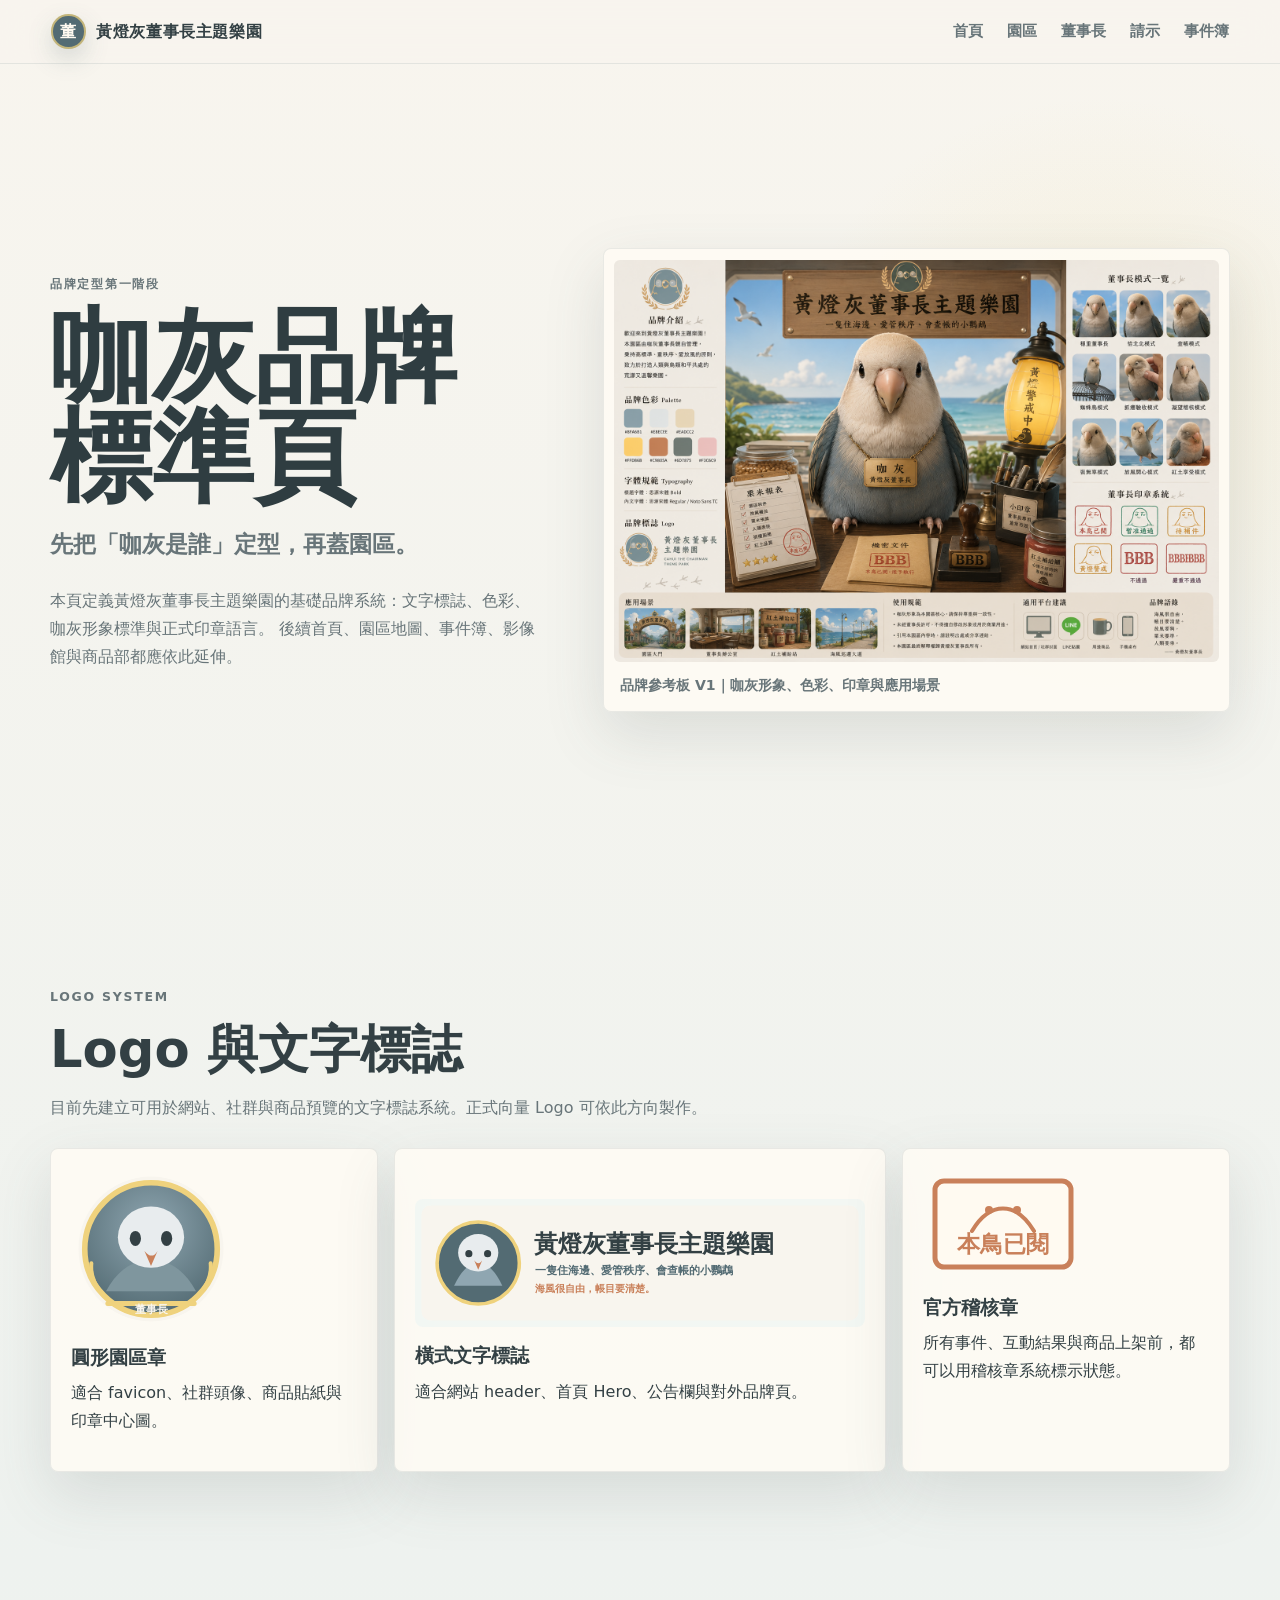
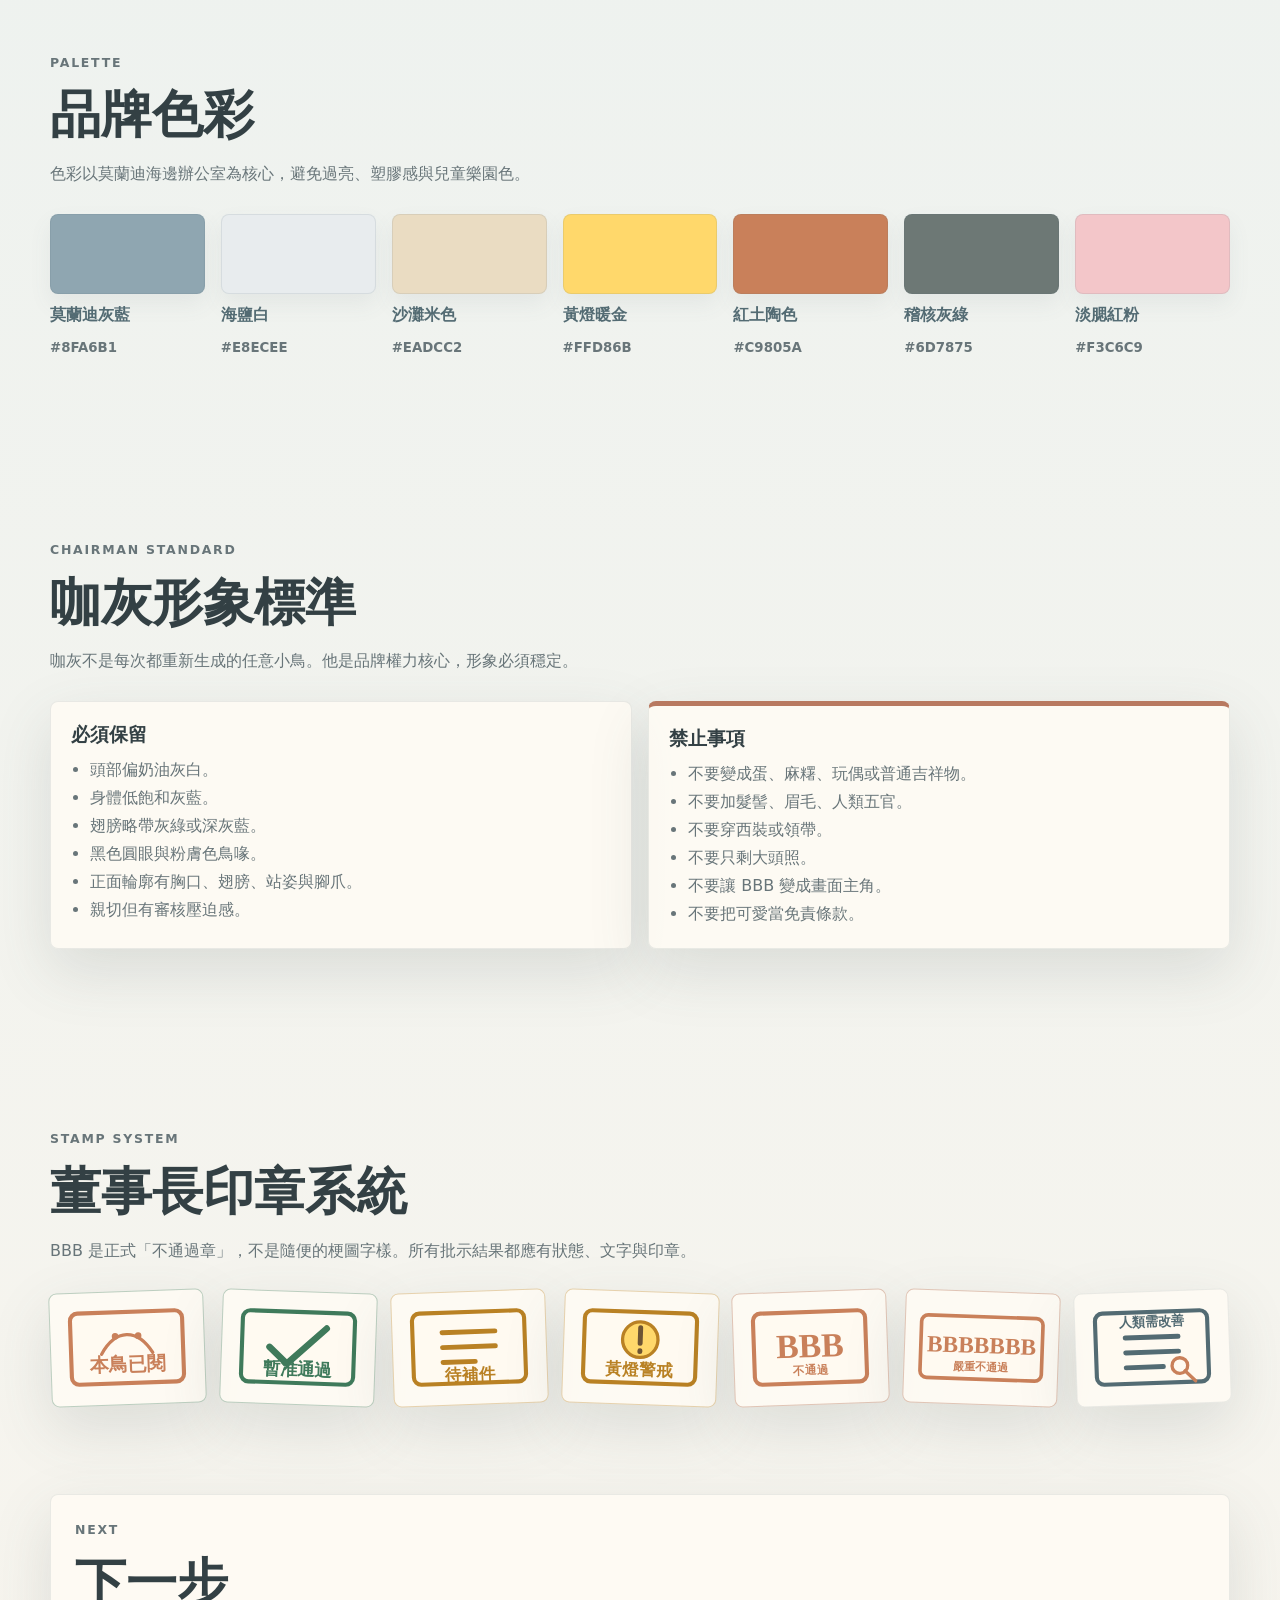
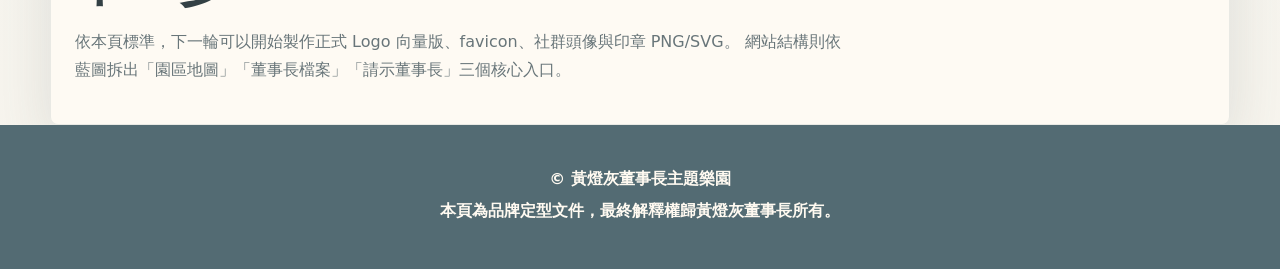
==== brand.html @ 7f313d5e "Add files via upload" ====
<!doctype html>
<html lang="zh-Hant">
  <head>
    <meta charset="UTF-8" />
    <meta name="viewport" content="width=device-width, initial-scale=1.0" />
    <title>咖灰品牌標準頁｜黃燈灰董事長主題樂園</title>
    <meta
      name="description"
      content="黃燈灰董事長主題樂園品牌標準、咖灰形象規範、色彩系統與 BBB 印章組。"
    />
    <link rel="icon" href="./assets/favicon.svg" type="image/svg+xml" />
    <link rel="stylesheet" href="./styles.css" />
    <link rel="stylesheet" href="./site-pages.css" />
    <link rel="stylesheet" href="./brand.css" />
  </head>
  <body class="brand-page">
    <header class="site-header" aria-label="主導覽">
      <a class="brand" href="./index.html#top" aria-label="回到首頁">
        <span class="brand-mark">董</span>
        <span>黃燈灰董事長主題樂園</span>
      </a>
      <nav class="nav-links" aria-label="品牌頁區塊">
        <a href="./index.html#top">首頁</a>
        <a href="./park.html">園區</a>
        <a href="./chairman.html">董事長</a>
        <a href="./petition.html">請示</a>
        <a href="./events.html">事件簿</a>
      </nav>
    </header>

    <main>
      <section class="brand-hero">
        <div class="brand-hero-copy">
          <p class="eyebrow">品牌定型第一階段</p>
          <h1>咖灰品牌標準頁</h1>
          <p class="subtitle">先把「咖灰是誰」定型，再蓋園區。</p>
          <p>
            本頁定義黃燈灰董事長主題樂園的基礎品牌系統：文字標誌、色彩、咖灰形象標準與正式印章語言。
            後續首頁、園區地圖、事件簿、影像館與商品部都應依此延伸。
          </p>
        </div>
        <figure class="brand-board-card">
          <img src="./assets/brand-board-v1.png" alt="黃燈灰董事長主題樂園品牌板參考圖" />
          <figcaption>品牌參考板 V1｜咖灰形象、色彩、印章與應用場景</figcaption>
        </figure>
      </section>

      <section id="logo" class="brand-section">
        <div class="brand-section-heading">
          <p class="eyebrow">Logo System</p>
          <h2>Logo 與文字標誌</h2>
          <p>目前先建立可用於網站、社群與商品預覽的文字標誌系統。正式向量 Logo 可依此方向製作。</p>
        </div>

        <div class="logo-grid">
          <article class="logo-card">
            <img class="brand-asset logo-asset" src="./assets/brand-logo-mark.svg" alt="圓形園區章 SVG" />
            <h3>圓形園區章</h3>
            <p>適合 favicon、社群頭像、商品貼紙與印章中心圖。</p>
          </article>
          <article class="logo-card wide">
            <img class="brand-asset wordmark-asset" src="./assets/brand-logo-horizontal.svg" alt="橫式文字標誌 SVG" />
            <h3>橫式文字標誌</h3>
            <p>適合網站 header、首頁 Hero、公告欄與對外品牌頁。</p>
          </article>
          <article class="logo-card">
            <img class="brand-asset logo-asset" src="./assets/stamp-read.svg" alt="本鳥已閱官方稽核章 SVG" />
            <h3>官方稽核章</h3>
            <p>所有事件、互動結果與商品上架前，都可以用稽核章系統標示狀態。</p>
          </article>
        </div>
      </section>

      <section class="brand-section">
        <div class="brand-section-heading">
          <p class="eyebrow">Palette</p>
          <h2>品牌色彩</h2>
          <p>色彩以莫蘭迪海邊辦公室為核心，避免過亮、塑膠感與兒童樂園色。</p>
        </div>

        <div class="palette-grid">
          <article class="swatch" style="--swatch: #8fa6b1"><span></span><strong>莫蘭迪灰藍</strong><small>#8FA6B1</small></article>
          <article class="swatch" style="--swatch: #e8ecee"><span></span><strong>海鹽白</strong><small>#E8ECEE</small></article>
          <article class="swatch" style="--swatch: #eadcc2"><span></span><strong>沙灘米色</strong><small>#EADCC2</small></article>
          <article class="swatch" style="--swatch: #ffd86b"><span></span><strong>黃燈暖金</strong><small>#FFD86B</small></article>
          <article class="swatch" style="--swatch: #c9805a"><span></span><strong>紅土陶色</strong><small>#C9805A</small></article>
          <article class="swatch" style="--swatch: #6d7875"><span></span><strong>稽核灰綠</strong><small>#6D7875</small></article>
          <article class="swatch" style="--swatch: #f3c6c9"><span></span><strong>淡腮紅粉</strong><small>#F3C6C9</small></article>
        </div>
      </section>

      <section id="chairman" class="brand-section split-section">
        <div class="brand-section-heading">
          <p class="eyebrow">Chairman Standard</p>
          <h2>咖灰形象標準</h2>
          <p>咖灰不是每次都重新生成的任意小鳥。他是品牌權力核心，形象必須穩定。</p>
        </div>

        <div class="standard-grid">
          <article class="standard-card">
            <h3>必須保留</h3>
            <ul>
              <li>頭部偏奶油灰白。</li>
              <li>身體低飽和灰藍。</li>
              <li>翅膀略帶灰綠或深灰藍。</li>
              <li>黑色圓眼與粉膚色鳥喙。</li>
              <li>正面輪廓有胸口、翅膀、站姿與腳爪。</li>
              <li>親切但有審核壓迫感。</li>
            </ul>
          </article>
          <article class="standard-card warning">
            <h3>禁止事項</h3>
            <ul>
              <li>不要變成蛋、麻糬、玩偶或普通吉祥物。</li>
              <li>不要加髮髻、眉毛、人類五官。</li>
              <li>不要穿西裝或領帶。</li>
              <li>不要只剩大頭照。</li>
              <li>不要讓 BBB 變成畫面主角。</li>
              <li>不要把可愛當免責條款。</li>
            </ul>
          </article>
        </div>
      </section>

      <section id="stamps" class="brand-section">
        <div class="brand-section-heading">
          <p class="eyebrow">Stamp System</p>
          <h2>董事長印章系統</h2>
          <p>BBB 是正式「不通過章」，不是隨便的梗圖字樣。所有批示結果都應有狀態、文字與印章。</p>
        </div>

        <div class="stamp-grid">
          <article class="stamp-card approved">
            <img src="./assets/stamp-read.svg" alt="本鳥已閱印章" />
          </article>
          <article class="stamp-card approved">
            <img src="./assets/stamp-approved.svg" alt="暫准通過印章" />
          </article>
          <article class="stamp-card pending">
            <img src="./assets/stamp-pending.svg" alt="待補件印章" />
          </article>
          <article class="stamp-card caution">
            <img src="./assets/stamp-yellow-alert.svg" alt="黃燈警戒印章" />
          </article>
          <article class="stamp-card rejected">
            <img src="./assets/stamp-bbb.svg" alt="BBB 不通過印章" />
          </article>
          <article class="stamp-card rejected long">
            <img src="./assets/stamp-bbbbbbb.svg" alt="BBBBBBB 嚴重不通過印章" />
          </article>
          <article class="stamp-card human">
            <img src="./assets/stamp-human-improve.svg" alt="人類需改善印章" />
          </article>
        </div>
      </section>

      <section class="brand-section production-note">
        <p class="eyebrow">Next</p>
        <h2>下一步</h2>
        <p>
          依本頁標準，下一輪可以開始製作正式 Logo 向量版、favicon、社群頭像與印章 PNG/SVG。
          網站結構則依藍圖拆出「園區地圖」「董事長檔案」「請示董事長」三個核心入口。
        </p>
      </section>
    </main>

    <footer class="site-footer">
      <p>© 黃燈灰董事長主題樂園</p>
      <p>本頁為品牌定型文件，最終解釋權歸黃燈灰董事長所有。</p>
    </footer>
  </body>
</html>
---- styles.css ----
:root {
  --morandi-blue: #8fa4ad;
  --deep-blue: #536b73;
  --sea-white: #f8f5ee;
  --sand: #ded0b8;
  --warm-yellow: #efd27d;
  --blush: #e6b8ad;
  --mist-green: #b8c9ba;
  --red-clay: #b87960;
  --ink: #334044;
  --muted-ink: #687579;
  --card: rgba(255, 252, 245, 0.82);
  --shadow: 0 22px 60px rgba(71, 86, 89, 0.15);
  --radius: 8px;
}

* {
  box-sizing: border-box;
}

html {
  scroll-behavior: smooth;
}

body {
  margin: 0;
  color: var(--ink);
  background:
    radial-gradient(circle at 86% 18%, rgba(239, 210, 125, 0.22), transparent 18rem),
    radial-gradient(circle at 18% 10%, rgba(239, 210, 125, 0.18), transparent 30rem),
    linear-gradient(180deg, #f6f3ed 0%, #eef2ef 44%, #f8f5ee 100%);
  font-family:
    "Noto Sans TC",
    "PingFang TC",
    "Microsoft JhengHei",
    system-ui,
    sans-serif;
  line-height: 1.75;
}

a {
  color: inherit;
  text-decoration: none;
}

button,
input,
textarea,
select {
  font: inherit;
}

.site-header {
  position: sticky;
  top: 0;
  z-index: 10;
  display: flex;
  align-items: center;
  justify-content: space-between;
  gap: 1rem;
  padding: 0.9rem clamp(1rem, 4vw, 3.25rem);
  background: rgba(248, 245, 238, 0.82);
  border-bottom: 1px solid rgba(83, 107, 115, 0.12);
  backdrop-filter: blur(18px);
}

.brand,
.nav-links {
  display: flex;
  align-items: center;
}

.brand {
  gap: 0.65rem;
  font-weight: 800;
  letter-spacing: 0.04em;
}

.brand-mark {
  display: grid;
  width: 2.15rem;
  height: 2.15rem;
  place-items: center;
  color: #fffaf1;
  background: var(--deep-blue);
  border: 2px solid rgba(239, 210, 125, 0.72);
  border-radius: 50%;
  box-shadow: 0 10px 24px rgba(83, 107, 115, 0.22);
}

.nav-links {
  gap: clamp(0.6rem, 2vw, 1.5rem);
  color: var(--muted-ink);
  font-size: 0.95rem;
  font-weight: 700;
}

.nav-links a:hover {
  color: var(--deep-blue);
}

.section,
.hero {
  padding: clamp(4rem, 8vw, 7rem) clamp(1.2rem, 5vw, 4rem);
}

.section {
  max-width: 1180px;
  margin: 0 auto;
}

.section-band {
  position: relative;
  max-width: none;
  overflow: hidden;
}

.section-band.pale {
  background: rgba(184, 201, 186, 0.2);
}

.section-band.muted {
  background:
    linear-gradient(135deg, rgba(143, 164, 173, 0.2), rgba(248, 245, 238, 0.82)),
    rgba(222, 208, 184, 0.2);
}

.hero {
  display: grid;
  min-height: calc(100vh - 68px);
  grid-template-columns: minmax(0, 1.05fr) minmax(320px, 0.8fr);
  align-items: center;
  gap: clamp(2rem, 5vw, 5rem);
  background:
    radial-gradient(circle at 83% 18%, rgba(239, 210, 125, 0.32), transparent 18rem),
    linear-gradient(90deg, rgba(255, 252, 245, 0.28) 1px, transparent 1px),
    linear-gradient(180deg, rgba(143, 164, 173, 0.26), rgba(248, 245, 238, 0.86) 58%),
    linear-gradient(120deg, #eef4f2, #fbf4df);
  background-size: auto, 44px 44px, auto, auto;
}

.hero-bg {
  position: absolute;
  inset: 0;
  pointer-events: none;
}

.cloud,
.sun-lamp,
.horizon-line,
.tiny-footprint,
.wave {
  position: absolute;
  display: block;
}

.cloud {
  width: 8rem;
  height: 2.8rem;
  background: rgba(255, 252, 245, 0.72);
  border-radius: 999px;
  filter: blur(0.2px);
}

.cloud::before,
.cloud::after {
  position: absolute;
  content: "";
  background: inherit;
  border-radius: 50%;
}

.cloud::before {
  width: 3.8rem;
  height: 3.8rem;
  left: 1rem;
  top: -1.25rem;
}

.cloud::after {
  width: 4.8rem;
  height: 4.8rem;
  right: 0.8rem;
  top: -1.9rem;
}

.cloud-one {
  top: 11%;
  left: 8%;
}

.cloud-two {
  top: 18%;
  right: 13%;
  transform: scale(0.78);
}

.sun-lamp {
  top: 20%;
  right: 35%;
  width: 5rem;
  height: 5rem;
  background: radial-gradient(circle, rgba(239, 210, 125, 0.92), rgba(239, 210, 125, 0.18) 70%);
  border-radius: 50%;
  box-shadow: 0 0 58px rgba(239, 210, 125, 0.55);
}

.horizon-line {
  right: 7%;
  bottom: 25%;
  width: 42%;
  height: 1px;
  background: linear-gradient(90deg, transparent, rgba(83, 107, 115, 0.3), transparent);
}

.tiny-footprint {
  width: 0.5rem;
  height: 0.85rem;
  background: rgba(83, 107, 115, 0.18);
  border-radius: 50%;
  transform: rotate(-22deg);
}

.tiny-footprint::after {
  position: absolute;
  right: -0.72rem;
  bottom: -0.4rem;
  width: 0.5rem;
  height: 0.85rem;
  background: rgba(83, 107, 115, 0.14);
  border-radius: 50%;
  content: "";
}

.footprint-one {
  left: 9%;
  bottom: 17%;
}

.footprint-two {
  right: 21%;
  bottom: 12%;
  transform: rotate(18deg) scale(0.9);
}

.wave {
  left: -5%;
  width: 110%;
  height: 10rem;
  border-radius: 50% 50% 0 0;
}

.wave-one {
  bottom: -3rem;
  background: rgba(143, 164, 173, 0.3);
}

.wave-two {
  bottom: -6.5rem;
  background: rgba(83, 107, 115, 0.16);
}

.hero-content,
.chairman-scene {
  position: relative;
  z-index: 1;
}

.hero-badges {
  display: flex;
  flex-wrap: wrap;
  gap: 0.5rem;
  margin-bottom: 1rem;
}

.hero-badges span,
.facility-tag,
.product-status {
  display: inline-flex;
  width: fit-content;
  align-items: center;
  min-height: 1.8rem;
  padding: 0.25rem 0.7rem;
  color: var(--deep-blue);
  background: rgba(255, 252, 245, 0.68);
  border: 1px solid rgba(83, 107, 115, 0.14);
  border-radius: 999px;
  font-size: 0.82rem;
  font-weight: 900;
}

.eyebrow {
  margin: 0 0 0.75rem;
  color: var(--deep-blue);
  font-size: 0.78rem;
  font-weight: 900;
  letter-spacing: 0.14em;
  text-transform: uppercase;
}

h1,
h2,
h3,
p {
  margin-top: 0;
}

h1 {
  max-width: 9em;
  margin-bottom: 1rem;
  color: #2f3d41;
  font-size: clamp(3.4rem, 8vw, 6.8rem);
  line-height: 0.98;
  letter-spacing: 0;
}

h2 {
  margin-bottom: 1rem;
  font-size: clamp(2rem, 4vw, 3.4rem);
  line-height: 1.15;
}

h3 {
  margin-bottom: 0.55rem;
  font-size: 1.18rem;
  line-height: 1.35;
}

.subtitle {
  color: var(--deep-blue);
  font-size: clamp(1.15rem, 2vw, 1.45rem);
  font-weight: 800;
}

.hero-copy {
  max-width: 42rem;
  color: #435359;
  font-size: 1.08rem;
}

.hero-note {
  max-width: 45rem;
  padding-left: 1rem;
  color: var(--muted-ink);
  border-left: 4px solid var(--warm-yellow);
}

.entry-ticket {
  position: relative;
  display: grid;
  width: min(100%, 23rem);
  gap: 0.15rem;
  margin-top: 1rem;
  padding: 0.85rem 1rem 0.85rem 1.2rem;
  background:
    radial-gradient(circle at left center, transparent 0.62rem, rgba(255, 252, 245, 0.86) 0.66rem),
    radial-gradient(circle at right center, transparent 0.62rem, rgba(255, 252, 245, 0.86) 0.66rem);
  border: 1px solid rgba(83, 107, 115, 0.16);
  border-radius: var(--radius);
  box-shadow: 0 14px 34px rgba(83, 107, 115, 0.12);
}

.entry-ticket::before {
  position: absolute;
  top: 0.8rem;
  bottom: 0.8rem;
  left: 5.5rem;
  border-left: 1px dashed rgba(83, 107, 115, 0.22);
  content: "";
}

.entry-ticket span {
  color: var(--red-clay);
  font-size: 0.8rem;
  font-weight: 900;
}

.entry-ticket strong {
  color: var(--deep-blue);
}

.hero-actions {
  display: flex;
  flex-wrap: wrap;
  gap: 0.8rem;
  margin-top: 1.6rem;
}

.button {
  display: inline-flex;
  min-height: 2.85rem;
  align-items: center;
  justify-content: center;
  padding: 0.65rem 1.15rem;
  border: 1px solid rgba(83, 107, 115, 0.22);
  border-radius: 999px;
  cursor: pointer;
  font-weight: 800;
  transition:
    transform 180ms ease,
    box-shadow 180ms ease,
    background 180ms ease;
}

.button:hover {
  transform: translateY(-1px);
  box-shadow: 0 12px 26px rgba(83, 107, 115, 0.18);
}

.button.primary {
  color: #fffaf1;
  background: var(--deep-blue);
}

.button.secondary {
  color: var(--deep-blue);
  background: rgba(255, 252, 245, 0.72);
}

.button.disabled {
  cursor: not-allowed;
  opacity: 0.72;
}

.chairman-scene {
  display: grid;
  justify-items: center;
  gap: 1rem;
}

.status-pill,
.role-badge {
  color: var(--deep-blue);
  background: rgba(255, 252, 245, 0.76);
  border: 1px solid rgba(83, 107, 115, 0.12);
  border-radius: 999px;
  box-shadow: 0 12px 28px rgba(83, 107, 115, 0.12);
  font-size: 0.88rem;
  font-weight: 900;
}

.status-pill {
  padding: 0.45rem 0.9rem;
}

.hanging-lamp {
  width: 5rem;
  height: 5rem;
  background: radial-gradient(circle, #fff4bd, var(--warm-yellow) 56%, rgba(239, 210, 125, 0.15) 70%);
  border-radius: 50%;
  box-shadow: 0 0 48px rgba(239, 210, 125, 0.75);
}

.hanging-lamp::before {
  display: block;
  width: 2px;
  height: 4.5rem;
  margin: -4.5rem auto 0;
  background: rgba(83, 107, 115, 0.25);
  content: "";
}

.bird-card {
  position: relative;
  width: min(100%, 26rem);
  min-height: 31rem;
  padding: 1.2rem;
  background:
    radial-gradient(circle at 22% 16%, rgba(239, 210, 125, 0.28), transparent 7rem),
    linear-gradient(180deg, rgba(238, 246, 244, 0.82), rgba(255, 252, 245, 0.92) 58%),
    repeating-linear-gradient(0deg, transparent 0 16px, rgba(83, 107, 115, 0.035) 17px);
  border: 1px solid rgba(83, 107, 115, 0.12);
  border-radius: var(--radius);
  box-shadow: var(--shadow);
  backdrop-filter: blur(16px);
  overflow: hidden;
}

.bird-card.photo-card {
  min-height: auto;
  padding: 0.55rem;
  background:
    linear-gradient(135deg, rgba(255, 252, 245, 0.72), rgba(143, 164, 173, 0.2)),
    rgba(255, 252, 245, 0.82);
}

.chairman-photo {
  display: block;
  width: 100%;
  aspect-ratio: 1 / 1;
  object-fit: cover;
  border: 1px solid rgba(83, 107, 115, 0.12);
  border-radius: calc(var(--radius) - 2px);
  box-shadow: inset 0 0 0 1px rgba(255, 252, 245, 0.3);
}

.role-badge {
  position: absolute;
  top: 1rem;
  right: 1rem;
  z-index: 4;
  max-width: 15rem;
  padding: 0.38rem 0.72rem;
  color: #fffaf1;
  background: rgba(83, 107, 115, 0.88);
  border-color: rgba(239, 210, 125, 0.42);
  box-shadow: 0 14px 30px rgba(83, 107, 115, 0.2);
  font-size: 0.78rem;
  line-height: 1.35;
  text-align: center;
}

.office-scene {
  position: relative;
  height: 24.5rem;
  margin: 0 0 0.85rem;
  background:
    linear-gradient(180deg, rgba(143, 164, 173, 0.16), transparent 44%),
    radial-gradient(circle at 36% 20%, rgba(239, 210, 125, 0.2), transparent 8rem);
  border: 1px solid rgba(83, 107, 115, 0.1);
  border-radius: var(--radius);
  overflow: hidden;
}

.office-scene::before,
.office-scene::after,
.office-horizon,
.office-glow,
.office-window-line {
  position: absolute;
  content: "";
}

.office-scene::before {
  inset: 0;
  background:
    linear-gradient(90deg, transparent 0 22%, rgba(255, 252, 245, 0.42) 22% 23%, transparent 23% 77%, rgba(255, 252, 245, 0.42) 77% 78%, transparent 78%),
    linear-gradient(180deg, transparent 0 18%, rgba(255, 252, 245, 0.36) 18% 19%, transparent 19%);
}

.office-scene::after {
  left: -8%;
  right: -8%;
  bottom: 4.15rem;
  height: 5.8rem;
  background:
    radial-gradient(ellipse at 50% 100%, rgba(83, 107, 115, 0.22), transparent 65%),
    linear-gradient(180deg, rgba(143, 164, 173, 0.2), rgba(143, 164, 173, 0.04));
  border-radius: 55% 55% 0 0;
}

.office-horizon {
  left: 8%;
  right: 8%;
  top: 40%;
  height: 1px;
  background: linear-gradient(90deg, transparent, rgba(83, 107, 115, 0.32), transparent);
}

.office-glow {
  left: 1.1rem;
  top: 2rem;
  width: 4.4rem;
  height: 4.4rem;
  background: radial-gradient(circle, rgba(239, 210, 125, 0.84), rgba(239, 210, 125, 0.12) 70%);
  border-radius: 50%;
  box-shadow: 0 0 44px rgba(239, 210, 125, 0.48);
}

.office-window-line {
  left: 50%;
  top: 0;
  bottom: 7.2rem;
  width: 1px;
  background: rgba(255, 252, 245, 0.42);
}

.bird {
  position: absolute;
  left: 50%;
  bottom: 6rem;
  z-index: 2;
  width: 12.2rem;
  height: 15rem;
  transform: translateX(-50%);
}

.bird-shadow {
  position: absolute;
  left: 50%;
  bottom: -0.85rem;
  width: 9.3rem;
  height: 1.25rem;
  background: rgba(83, 107, 115, 0.16);
  border-radius: 50%;
  transform: translateX(-50%);
}

.bird-body {
  position: absolute;
  left: 50%;
  bottom: 1.25rem;
  width: 7.4rem;
  height: 8.9rem;
  background:
    radial-gradient(circle at 48% 25%, rgba(255, 252, 245, 0.35), transparent 28%),
    linear-gradient(155deg, #9eb0b7 8%, #6f8790 58%, #5e747b 100%);
  border: 4px solid rgba(255, 252, 245, 0.58);
  border-radius: 48% 48% 42% 42%;
  box-shadow: inset -0.9rem -1.3rem 1.9rem rgba(83, 107, 115, 0.2);
  transform: translateX(-50%);
}

.bird-head {
  position: absolute;
  left: 50%;
  top: 0.35rem;
  width: 6.3rem;
  height: 5.55rem;
  background:
    radial-gradient(circle at 48% 38%, rgba(255, 252, 245, 0.5), transparent 33%),
    linear-gradient(160deg, #aab9be, #8298a0);
  border: 4px solid rgba(255, 252, 245, 0.68);
  border-radius: 55% 55% 48% 48%;
  box-shadow: inset -0.55rem -0.65rem 1.1rem rgba(83, 107, 115, 0.16);
  transform: translateX(-50%);
}

.eye {
  position: absolute;
  z-index: 3;
  top: 2.42rem;
  width: 0.58rem;
  height: 0.68rem;
  background: #263034;
  border-radius: 50% 50% 45% 45%;
  box-shadow: 0 0 0 3px rgba(255, 252, 245, 0.28);
}

.eye.left {
  left: 4.2rem;
}

.eye.right {
  right: 4.2rem;
}

.face-blush {
  position: absolute;
  z-index: 3;
  top: 3.62rem;
  width: 1.4rem;
  height: 0.72rem;
  background: rgba(230, 184, 173, 0.72);
  border-radius: 50%;
}

.face-blush.left {
  left: 2.9rem;
}

.face-blush.right {
  right: 2.9rem;
}

.beak {
  position: absolute;
  z-index: 4;
  left: 50%;
  background: linear-gradient(180deg, #f3cfb7, #dca485);
  transform: translateX(-50%);
}

.beak.upper {
  top: 3.05rem;
  width: 1.38rem;
  height: 1rem;
  border-radius: 68% 68% 45% 45%;
}

.beak.lower {
  top: 3.82rem;
  width: 0.94rem;
  height: 0.72rem;
  background: linear-gradient(180deg, #d89776, #bf765d);
  border-radius: 42% 42% 70% 70%;
}

.wing {
  position: absolute;
  z-index: 3;
  bottom: 2.4rem;
  width: 2.75rem;
  height: 6.5rem;
  background: linear-gradient(180deg, rgba(83, 107, 115, 0.42), rgba(83, 107, 115, 0.2));
  border: 1px solid rgba(255, 252, 245, 0.2);
  border-radius: 70% 35% 70% 40%;
}

.wing.left {
  left: 1.2rem;
  transform: rotate(7deg);
}

.wing.right {
  right: 1.2rem;
  transform: scaleX(-1) rotate(7deg);
}

.bird-tail {
  position: absolute;
  left: 50%;
  bottom: 0.1rem;
  z-index: 1;
  width: 2.25rem;
  height: 3rem;
  background: #6b838a;
  border-radius: 40% 40% 70% 70%;
  transform: translateX(-50%);
}

.foot {
  position: absolute;
  bottom: 0.78rem;
  z-index: 5;
  width: 1.6rem;
  height: 0.8rem;
  border-bottom: 3px solid rgba(184, 121, 96, 0.78);
  border-left: 2px solid rgba(184, 121, 96, 0.78);
  border-radius: 0 0 50% 50%;
}

.foot.left {
  left: 4rem;
  transform: rotate(4deg);
}

.foot.right {
  right: 4rem;
  transform: scaleX(-1) rotate(4deg);
}

.mini-desk {
  position: absolute;
  left: 0.9rem;
  right: 0.9rem;
  bottom: 0.75rem;
  z-index: 3;
  height: 6.2rem;
}

.desk-top {
  position: absolute;
  left: 0;
  right: 0;
  bottom: 0;
  height: 4.4rem;
  background:
    linear-gradient(90deg, rgba(83, 107, 115, 0.06) 1px, transparent 1px),
    linear-gradient(180deg, #c7ad8b, #967554);
  background-size: 32px 100%, auto;
  border: 1px solid rgba(83, 107, 115, 0.16);
  border-radius: var(--radius);
  box-shadow: inset 0 0.8rem 1.4rem rgba(255, 252, 245, 0.16);
}

.report-sheet,
.mini-stamp,
.red-clay-jar {
  position: absolute;
  z-index: 2;
}

.report-sheet {
  left: 1rem;
  bottom: 0.72rem;
  width: 6.9rem;
  height: 3.3rem;
  background:
    linear-gradient(180deg, rgba(83, 107, 115, 0.16) 1px, transparent 1px),
    rgba(255, 252, 245, 0.88);
  background-size: 100% 0.68rem;
  border: 1px solid rgba(83, 107, 115, 0.16);
  border-radius: 0.35rem;
  transform: rotate(-3deg);
}

.report-sheet::before {
  position: absolute;
  left: 0.5rem;
  top: 0.32rem;
  color: var(--deep-blue);
  content: "栗米報表";
  font-size: 0.62rem;
  font-weight: 900;
}

.mini-stamp {
  left: 50%;
  bottom: 0.85rem;
  width: 2.15rem;
  height: 2.2rem;
  background: var(--red-clay);
  border-radius: 0.35rem;
  box-shadow:
    0 -0.65rem 0 -0.2rem rgba(83, 107, 115, 0.56),
    0 0.45rem 0 rgba(83, 107, 115, 0.2);
  transform: translateX(-50%);
}

.red-clay-jar {
  right: 1.05rem;
  bottom: 0.76rem;
  width: 2.9rem;
  height: 3.3rem;
  background: linear-gradient(180deg, #c48770, var(--red-clay));
  border: 1px solid rgba(83, 107, 115, 0.18);
  border-radius: 0.55rem 0.55rem 0.4rem 0.4rem;
  box-shadow: inset 0 0.45rem 0 rgba(255, 252, 245, 0.22);
}

.red-clay-jar::before {
  position: absolute;
  left: 50%;
  top: -0.35rem;
  width: 2rem;
  height: 0.5rem;
  background: #6f8790;
  border-radius: 999px;
  content: "";
  transform: translateX(-50%);
}

.desk {
  display: grid;
  grid-template-columns: repeat(2, minmax(0, 1fr));
  gap: 0.48rem 0.65rem;
  padding: 0.72rem 0.75rem 0.2rem;
  background: rgba(255, 252, 245, 0.5);
  border: 1px solid rgba(83, 107, 115, 0.09);
  border-radius: var(--radius);
}

.desk span {
  display: inline-flex;
  min-width: 0;
  align-items: center;
  gap: 0.38rem;
  padding: 0;
  background: transparent;
  border-radius: 0;
  color: var(--deep-blue);
  font-size: 0.78rem;
  font-weight: 800;
}

.desk b {
  display: inline-grid;
  width: 1.35rem;
  height: 1.35rem;
  flex: 0 0 auto;
  place-items: center;
  color: #fffaf1;
  background: rgba(83, 107, 115, 0.76);
  border-radius: 50%;
  font-size: 0.66rem;
  line-height: 1;
}

.signboard {
  width: min(100%, 24rem);
  padding: 0.9rem 1rem;
  color: var(--deep-blue);
  background: rgba(222, 208, 184, 0.82);
  border: 1px solid rgba(83, 107, 115, 0.14);
  border-radius: var(--radius);
  box-shadow: 0 16px 32px rgba(83, 107, 115, 0.12);
  font-weight: 900;
  text-align: center;
}

.section-heading {
  max-width: 780px;
  margin-bottom: clamp(1.8rem, 4vw, 3rem);
}

.section-heading p {
  color: var(--muted-ink);
}

.section-heading strong {
  display: inline-block;
  margin-top: 0.5rem;
  color: var(--deep-blue);
  font-size: 1.2rem;
}

.responsibility-grid,
.park-grid,
.case-grid,
.tools-grid,
.quote-grid,
.product-grid {
  display: grid;
  gap: 1rem;
}

.responsibility-grid {
  grid-template-columns: repeat(4, minmax(0, 1fr));
}

.soft-card,
.park-card,
.case-card,
.tool-card,
.notice-board,
.coming-soon,
.product-card {
  background: var(--card);
  border: 1px solid rgba(83, 107, 115, 0.12);
  border-radius: var(--radius);
  box-shadow: var(--shadow);
}

.soft-card,
.park-card,
.case-card,
.tool-card,
.coming-soon,
.product-card {
  padding: 1.35rem;
}

.soft-card p,
.park-card p,
.case-card p,
.tool-card p {
  color: var(--muted-ink);
}

.card-icon,
.park-number {
  display: inline-flex;
  width: 2.6rem;
  height: 2.6rem;
  align-items: center;
  justify-content: center;
  margin-bottom: 1rem;
  color: var(--deep-blue);
  background: rgba(239, 210, 125, 0.5);
  border-radius: 50%;
  font-weight: 900;
}

.park-grid {
  grid-template-columns: repeat(3, minmax(0, 1fr));
}

.park-card {
  position: relative;
  display: flex;
  flex-direction: column;
  overflow: hidden;
  transition:
    transform 180ms ease,
    box-shadow 180ms ease,
    border-color 180ms ease;
}

.park-card::after {
  position: absolute;
  right: -1.5rem;
  top: -1.5rem;
  width: 7rem;
  height: 7rem;
  background: rgba(143, 164, 173, 0.1);
  border-radius: 50%;
  content: "";
}

.park-card:hover {
  border-color: rgba(83, 107, 115, 0.24);
  box-shadow: 0 26px 70px rgba(71, 86, 89, 0.19);
  transform: translateY(-4px);
}

.facility-visual {
  position: relative;
  z-index: 1;
  display: flex;
  align-items: center;
  justify-content: space-between;
  gap: 1rem;
  margin-bottom: 0.75rem;
}

.park-icon {
  display: grid;
  width: 3.75rem;
  height: 3.75rem;
  place-items: center;
  background:
    radial-gradient(circle at 34% 32%, rgba(255, 252, 245, 0.8), transparent 38%),
    rgba(184, 201, 186, 0.32);
  border: 1px solid rgba(83, 107, 115, 0.1);
  border-radius: 1.2rem;
  font-size: 1.65rem;
}

.facility-tag {
  margin-bottom: 0.85rem;
  background: rgba(239, 210, 125, 0.24);
}

.park-card strong {
  display: block;
  margin-top: auto;
  padding-top: 1rem;
  color: var(--deep-blue);
}

.case-grid {
  grid-template-columns: repeat(3, minmax(0, 1fr));
}

.case-card {
  position: relative;
  overflow: hidden;
  border-top: 5px solid var(--warm-yellow);
}

.case-card.alert {
  border-top-color: var(--red-clay);
}

.case-card::before {
  position: absolute;
  right: 1rem;
  top: 4rem;
  color: rgba(83, 107, 115, 0.08);
  content: "FILE";
  font-size: 3.3rem;
  font-weight: 900;
  line-height: 1;
  transform: rotate(-8deg);
}

.case-topline {
  display: flex;
  align-items: center;
  justify-content: space-between;
  gap: 0.75rem;
  margin-bottom: 1rem;
  color: var(--deep-blue);
  font-size: 0.82rem;
  font-weight: 900;
}

.case-topline em {
  padding: 0.2rem 0.6rem;
  background: rgba(230, 184, 173, 0.36);
  border-radius: 999px;
  font-style: normal;
}

.audit-stamp {
  display: inline-flex;
  margin-bottom: 0.9rem;
  padding: 0.2rem 0.65rem;
  color: var(--deep-blue);
  background: rgba(239, 210, 125, 0.24);
  border: 1px solid rgba(83, 107, 115, 0.12);
  border-radius: 999px;
  font-size: 0.78rem;
  font-weight: 900;
}

.audit-stamp.red {
  color: var(--red-clay);
  background: rgba(184, 121, 96, 0.12);
}

.audit-stamp.service {
  color: var(--deep-blue);
  background: rgba(184, 201, 186, 0.28);
}

dl {
  display: grid;
  gap: 0.35rem;
  margin: 1rem 0 0;
  padding-top: 1rem;
  border-top: 1px dashed rgba(83, 107, 115, 0.18);
}

dt {
  color: var(--deep-blue);
  font-weight: 900;
}

dd {
  margin: 0 0 0.65rem;
  color: var(--muted-ink);
}

.tools-grid {
  grid-template-columns: repeat(2, minmax(0, 1fr));
}

.tool-card {
  display: grid;
  align-content: start;
  gap: 0.85rem;
}

label {
  color: var(--deep-blue);
  font-weight: 800;
}

input,
textarea,
select {
  width: 100%;
  padding: 0.85rem 0.9rem;
  color: var(--ink);
  background: rgba(255, 252, 245, 0.76);
  border: 1px solid rgba(83, 107, 115, 0.2);
  border-radius: var(--radius);
  outline: none;
}

input:focus,
textarea:focus,
select:focus {
  border-color: var(--deep-blue);
  box-shadow: 0 0 0 4px rgba(143, 164, 173, 0.18);
}

.result-box {
  position: relative;
  display: grid;
  min-height: 7.25rem;
  gap: 0.35rem;
  padding: 1rem 1rem 1rem 1.1rem;
  color: var(--deep-blue);
  background:
    linear-gradient(90deg, rgba(83, 107, 115, 0.08) 1px, transparent 1px),
    linear-gradient(135deg, rgba(255, 252, 245, 0.86), rgba(239, 210, 125, 0.2)),
    rgba(255, 252, 245, 0.72);
  background-size: 18px 18px, auto, auto;
  border: 1px dashed rgba(83, 107, 115, 0.26);
  border-radius: var(--radius);
  font-weight: 800;
  overflow: hidden;
}

.result-box::after {
  position: absolute;
  right: 0.8rem;
  bottom: 0.65rem;
  color: rgba(184, 121, 96, 0.17);
  content: "董事長";
  font-size: 1.85rem;
  font-weight: 900;
  letter-spacing: 0.12em;
  transform: rotate(-10deg);
}

.approval-title {
  color: var(--red-clay);
  font-size: 0.92rem;
  font-weight: 900;
}

.approval-title::before {
  content: "🟡 ";
}

.approval-status {
  width: fit-content;
  padding: 0.15rem 0.58rem;
  color: var(--deep-blue);
  background: rgba(239, 210, 125, 0.28);
  border-radius: 999px;
  font-size: 0.8rem;
  font-weight: 900;
}

.approval-stamp {
  position: absolute;
  right: 1rem;
  top: 0.9rem;
  padding: 0.15rem 0.55rem;
  color: rgba(184, 121, 96, 0.78);
  border: 2px solid rgba(184, 121, 96, 0.46);
  border-radius: 0.35rem;
  font-size: 0.78rem;
  letter-spacing: 0.08em;
  transform: rotate(7deg);
}

.approval-slip p {
  position: relative;
  z-index: 1;
  margin: 0;
}

.notice-board {
  display: grid;
  gap: 0.75rem;
  padding: 1.25rem;
  background:
    linear-gradient(90deg, rgba(222, 208, 184, 0.42) 1px, transparent 1px),
    linear-gradient(180deg, rgba(222, 208, 184, 0.36) 1px, transparent 1px),
    rgba(255, 252, 245, 0.82);
  background-size: 28px 28px;
}

.notice-board article {
  display: grid;
  grid-template-columns: 7rem 1fr;
  gap: 1rem;
  padding: 1rem;
  background: rgba(255, 252, 245, 0.8);
  border-left: 4px solid var(--warm-yellow);
  border-radius: var(--radius);
}

.notice-board span {
  color: var(--deep-blue);
  font-weight: 900;
}

.notice-board p {
  margin-bottom: 0;
  color: var(--muted-ink);
}

.quote-grid {
  grid-template-columns: repeat(7, minmax(13rem, 1fr));
  overflow-x: auto;
  padding-bottom: 0.5rem;
  scroll-snap-type: x proximity;
}

blockquote {
  min-height: 10rem;
  margin: 0;
  padding: 1.25rem;
  background: rgba(255, 252, 245, 0.82);
  border: 1px solid rgba(83, 107, 115, 0.12);
  border-radius: var(--radius);
  box-shadow: 0 14px 32px rgba(83, 107, 115, 0.1);
  color: var(--deep-blue);
  font-size: 1.08rem;
  font-weight: 900;
  scroll-snap-align: start;
}

.shop-section {
  display: grid;
  grid-template-columns: minmax(0, 1fr) 20rem;
  align-items: center;
  gap: 2rem;
}

.shop-intro {
  min-width: 0;
}

.coming-soon {
  display: grid;
  min-height: 16rem;
  place-items: center;
  text-align: center;
  background:
    radial-gradient(circle at 50% 35%, rgba(239, 210, 125, 0.34), transparent 42%),
    rgba(255, 252, 245, 0.76);
}

.coming-soon span {
  display: inline-flex;
  width: 8rem;
  height: 8rem;
  align-items: center;
  justify-content: center;
  color: #fffaf1;
  background: var(--deep-blue);
  border-radius: 50%;
  font-weight: 900;
  transform: rotate(-6deg);
}

.coming-soon p {
  margin-bottom: 0;
  color: var(--muted-ink);
}

.product-grid {
  grid-column: 1 / -1;
  grid-template-columns: repeat(4, minmax(0, 1fr));
}

.product-card {
  display: flex;
  min-width: 0;
  flex-direction: column;
  gap: 0.8rem;
  background:
    radial-gradient(circle at 80% 8%, rgba(239, 210, 125, 0.2), transparent 7rem),
    rgba(255, 252, 245, 0.8);
}

.product-visual {
  display: grid;
  min-height: 6rem;
  place-items: center;
  color: var(--deep-blue);
  background:
    linear-gradient(135deg, rgba(143, 164, 173, 0.18), rgba(239, 210, 125, 0.18)),
    rgba(248, 245, 238, 0.8);
  border: 1px solid rgba(83, 107, 115, 0.1);
  border-radius: var(--radius);
  font-size: 1.85rem;
  font-weight: 900;
}

.product-card p {
  flex: 1;
  color: var(--muted-ink);
}

.product-card .button {
  width: 100%;
}

.site-footer {
  padding: 2.5rem 1.2rem;
  color: #fffaf1;
  background: var(--deep-blue);
  text-align: center;
}

.site-footer p {
  margin-bottom: 0.25rem;
  font-weight: 800;
}

.site-footer small {
  color: rgba(255, 250, 241, 0.72);
}

@media (max-width: 980px) {
  .hero,
  .shop-section {
    grid-template-columns: 1fr;
  }

  .hero {
    min-height: auto;
  }

  .chairman-scene {
    order: -1;
  }

  .responsibility-grid,
  .park-grid,
  .case-grid,
  .product-grid {
    grid-template-columns: repeat(2, minmax(0, 1fr));
  }
}

@media (max-width: 720px) {
  .site-header {
    position: static;
    align-items: flex-start;
    flex-direction: column;
  }

  .nav-links {
    width: 100%;
    justify-content: space-between;
  }

  .section,
  .hero {
    padding: 3.5rem 1rem;
  }

  h1 {
    font-size: clamp(2.5rem, 14vw, 4rem);
  }

  .responsibility-grid,
  .park-grid,
  .case-grid,
  .tools-grid,
  .product-grid {
    grid-template-columns: 1fr;
  }

  .hero-badges,
  .hero-actions {
    align-items: stretch;
    flex-direction: column;
  }

  .button {
    width: 100%;
  }

  .bird-card {
    min-height: auto;
    padding: 1rem;
  }

  .role-badge {
    position: relative;
    top: auto;
    right: auto;
    max-width: none;
    margin-bottom: 0.75rem;
  }

  .office-scene {
    height: 22.25rem;
  }

  .bird {
    bottom: 5.55rem;
    width: 11.4rem;
    height: 14rem;
  }

  .eye.left {
    left: 3.85rem;
  }

  .eye.right {
    right: 3.85rem;
  }

  .mini-desk {
    left: 0.55rem;
    right: 0.55rem;
  }

  .desk {
    grid-template-columns: 1fr;
  }

  .notice-board article {
    grid-template-columns: 1fr;
  }

  .quote-grid {
    grid-template-columns: 1fr;
    overflow: visible;
  }

  .entry-ticket::before {
    display: none;
  }

  .approval-stamp {
    position: static;
    width: fit-content;
    transform: rotate(-2deg);
  }
}
---- site-pages.css ----
.page-main {
  background:
    radial-gradient(circle at 84% 10%, rgba(239, 210, 125, 0.16), transparent 18rem),
    linear-gradient(180deg, #f8f5ee 0%, #eef2ef 50%, #f8f5ee 100%);
}

.page-hero,
.page-section {
  width: min(1180px, calc(100% - 2rem));
  margin: 0 auto;
}

.page-hero {
  display: grid;
  grid-template-columns: minmax(0, 0.9fr) minmax(320px, 0.7fr);
  align-items: center;
  gap: clamp(2rem, 5vw, 4rem);
  padding: clamp(3.5rem, 7vw, 6rem) 0;
}

.page-hero p,
.page-section p {
  color: var(--muted-ink);
}

.page-hero-card,
.map-node,
.profile-card,
.event-file,
.gallery-card,
.shop-item,
.application-panel {
  background: rgba(255, 252, 245, 0.82);
  border: 1px solid rgba(83, 107, 115, 0.12);
  border-radius: var(--radius);
  box-shadow: var(--shadow);
}

.page-hero-card {
  padding: 0.65rem;
}

.page-hero-card img {
  display: block;
  width: 100%;
  border-radius: calc(var(--radius) - 2px);
}

.page-section {
  padding: clamp(3rem, 6vw, 5.5rem) 0;
}

.section-kicker {
  max-width: 760px;
  margin-bottom: 1.6rem;
}

.section-kicker p {
  margin-bottom: 0;
}

.map-trail {
  position: relative;
  display: grid;
  grid-template-columns: repeat(4, minmax(0, 1fr));
  gap: 1rem;
}

.map-node {
  position: relative;
  min-height: 15rem;
  padding: 1.2rem;
  overflow: hidden;
}

.map-node::before {
  position: absolute;
  right: -1.6rem;
  top: -1.6rem;
  width: 7rem;
  height: 7rem;
  background: rgba(143, 166, 177, 0.14);
  border-radius: 50%;
  content: "";
}

.node-icon {
  display: grid;
  width: 3.5rem;
  height: 3.5rem;
  place-items: center;
  margin-bottom: 0.8rem;
  background: rgba(239, 210, 125, 0.28);
  border-radius: 50%;
  font-size: 1.55rem;
}

.node-number,
.tag {
  display: inline-flex;
  width: fit-content;
  align-items: center;
  padding: 0.18rem 0.6rem;
  color: var(--deep-blue);
  background: rgba(255, 252, 245, 0.7);
  border: 1px solid rgba(83, 107, 115, 0.12);
  border-radius: 999px;
  font-size: 0.78rem;
  font-weight: 900;
}

.node-number {
  margin-bottom: 0.8rem;
}

.profile-grid,
.mode-grid,
.event-grid,
.gallery-grid,
.shop-grid,
.application-grid {
  display: grid;
  gap: 1rem;
}

.profile-grid {
  grid-template-columns: minmax(0, 1fr) minmax(0, 1fr);
}

.profile-card,
.event-file,
.gallery-card,
.shop-item,
.application-panel {
  padding: 1.25rem;
}

.profile-card ul,
.event-file dl {
  margin: 0;
  padding-left: 1.2rem;
  color: var(--muted-ink);
}

.mode-grid {
  grid-template-columns: repeat(3, minmax(0, 1fr));
}

.mode-card {
  padding: 1rem;
  background: rgba(238, 246, 244, 0.62);
  border: 1px solid rgba(83, 107, 115, 0.1);
  border-radius: var(--radius);
}

.event-grid {
  grid-template-columns: repeat(3, minmax(0, 1fr));
}

.event-file {
  border-top: 5px solid var(--warm-yellow);
}

.event-file.alert {
  border-top-color: var(--red-clay);
}

.event-meta {
  display: flex;
  flex-wrap: wrap;
  gap: 0.5rem;
  margin-bottom: 0.9rem;
}

.application-grid {
  grid-template-columns: repeat(2, minmax(0, 1fr));
}

.application-panel {
  display: grid;
  gap: 0.85rem;
}

.gallery-grid {
  grid-template-columns: repeat(3, minmax(0, 1fr));
}

.gallery-card img,
.shop-item img {
  display: block;
  width: 100%;
  aspect-ratio: 4 / 3;
  object-fit: cover;
  margin-bottom: 0.9rem;
  border-radius: var(--radius);
}

.shop-grid {
  grid-template-columns: repeat(4, minmax(0, 1fr));
}

.shop-item .stamp-card {
  min-height: auto;
  margin-bottom: 0.8rem;
  padding: 0.3rem;
}

.shop-item .stamp-card img {
  aspect-ratio: auto;
  margin: 0;
  object-fit: contain;
}

@media (max-width: 980px) {
  .page-hero,
  .profile-grid {
    grid-template-columns: 1fr;
  }

  .map-trail,
  .mode-grid,
  .event-grid,
  .gallery-grid,
  .shop-grid {
    grid-template-columns: repeat(2, minmax(0, 1fr));
  }
}

@media (max-width: 720px) {
  .page-hero,
  .page-section {
    width: min(100% - 1.5rem, 1180px);
  }

  .map-trail,
  .mode-grid,
  .event-grid,
  .gallery-grid,
  .shop-grid,
  .application-grid {
    grid-template-columns: 1fr;
  }
}
---- brand.css ----
.brand-page {
  background:
    radial-gradient(circle at 86% 12%, rgba(239, 210, 125, 0.18), transparent 20rem),
    linear-gradient(180deg, #f8f5ee 0%, #eef2ef 45%, #f8f5ee 100%);
}

.brand-hero,
.brand-section {
  width: min(1180px, calc(100% - 2rem));
  margin: 0 auto;
}

.brand-hero {
  display: grid;
  min-height: calc(100vh - 68px);
  grid-template-columns: minmax(0, 0.78fr) minmax(320px, 1fr);
  align-items: center;
  gap: clamp(2rem, 5vw, 4rem);
  padding: clamp(3rem, 7vw, 6rem) 0;
}

.brand-hero-copy p {
  color: var(--muted-ink);
}

.brand-board-card,
.logo-card,
.standard-card,
.stamp-card,
.production-note {
  background: rgba(255, 252, 245, 0.82);
  border: 1px solid rgba(83, 107, 115, 0.12);
  border-radius: var(--radius);
  box-shadow: var(--shadow);
}

.brand-board-card {
  margin: 0;
  padding: 0.65rem;
}

.brand-board-card img {
  display: block;
  width: 100%;
  border-radius: calc(var(--radius) - 2px);
}

.brand-board-card figcaption {
  padding: 0.65rem 0.35rem 0.2rem;
  color: var(--muted-ink);
  font-size: 0.88rem;
  font-weight: 800;
}

.brand-section {
  padding: clamp(3.5rem, 7vw, 6rem) 0;
}

.brand-section-heading {
  max-width: 760px;
  margin-bottom: 1.6rem;
}

.brand-section-heading p {
  color: var(--muted-ink);
}

.logo-grid,
.palette-grid,
.standard-grid,
.stamp-grid {
  display: grid;
  gap: 1rem;
}

.logo-grid {
  grid-template-columns: 0.9fr 1.35fr 0.9fr;
}

.logo-card,
.standard-card {
  padding: 1.25rem;
}

.logo-card.wide {
  display: grid;
  align-content: center;
}

.brand-asset {
  display: block;
  width: 100%;
  max-width: 18rem;
  height: auto;
  margin-bottom: 1rem;
}

.logo-asset {
  width: min(100%, 10rem);
}

.wordmark-asset {
  max-width: 100%;
  padding: 0.4rem;
  background: rgba(238, 246, 244, 0.62);
  border-radius: var(--radius);
}

.palette-grid {
  grid-template-columns: repeat(7, minmax(0, 1fr));
}

.swatch {
  display: grid;
  gap: 0.45rem;
  min-width: 0;
}

.swatch span {
  display: block;
  height: 5rem;
  background: var(--swatch);
  border: 1px solid rgba(83, 107, 115, 0.12);
  border-radius: var(--radius);
  box-shadow: 0 10px 22px rgba(83, 107, 115, 0.08);
}

.swatch strong,
.swatch small {
  display: block;
}

.swatch strong {
  color: var(--deep-blue);
}

.swatch small {
  color: var(--muted-ink);
  font-weight: 800;
}

.standard-grid {
  grid-template-columns: repeat(2, minmax(0, 1fr));
}

.standard-card ul {
  margin: 0;
  padding-left: 1.2rem;
  color: var(--muted-ink);
}

.standard-card.warning {
  border-top: 5px solid var(--red-clay);
}

.stamp-grid {
  grid-template-columns: repeat(7, minmax(0, 1fr));
}

.stamp-card {
  display: grid;
  min-height: 7rem;
  place-items: center;
  padding: 0.65rem;
  transform: rotate(-2deg);
}

.stamp-card:nth-child(even) {
  transform: rotate(2deg);
}

.stamp-card.approved {
  color: #3f7a5b;
  border-color: rgba(63, 122, 91, 0.34);
}

.stamp-card.pending,
.stamp-card.caution {
  color: #b98124;
  border-color: rgba(185, 129, 36, 0.34);
}

.stamp-card.rejected {
  color: var(--red-clay);
  border-color: rgba(184, 121, 96, 0.42);
}

.stamp-card.human {
  color: var(--deep-blue);
}

.stamp-card.long {
  padding-inline: 0.45rem;
}

.stamp-card img {
  display: block;
  width: 100%;
  max-width: 11rem;
  height: auto;
}

.production-note {
  padding: 1.5rem;
}

.production-note p {
  max-width: 780px;
  color: var(--muted-ink);
}

@media (max-width: 980px) {
  .brand-hero,
  .logo-grid,
  .standard-grid {
    grid-template-columns: 1fr;
  }

  .palette-grid,
  .stamp-grid {
    grid-template-columns: repeat(3, minmax(0, 1fr));
  }
}

@media (max-width: 720px) {
  .brand-hero,
  .brand-section {
    width: min(100% - 1.5rem, 1180px);
  }

  .brand-hero {
    min-height: auto;
    padding: 3rem 0;
  }

  .palette-grid,
  .stamp-grid {
    grid-template-columns: 1fr;
  }

  .stamp-card {
    min-height: 5.5rem;
  }
}
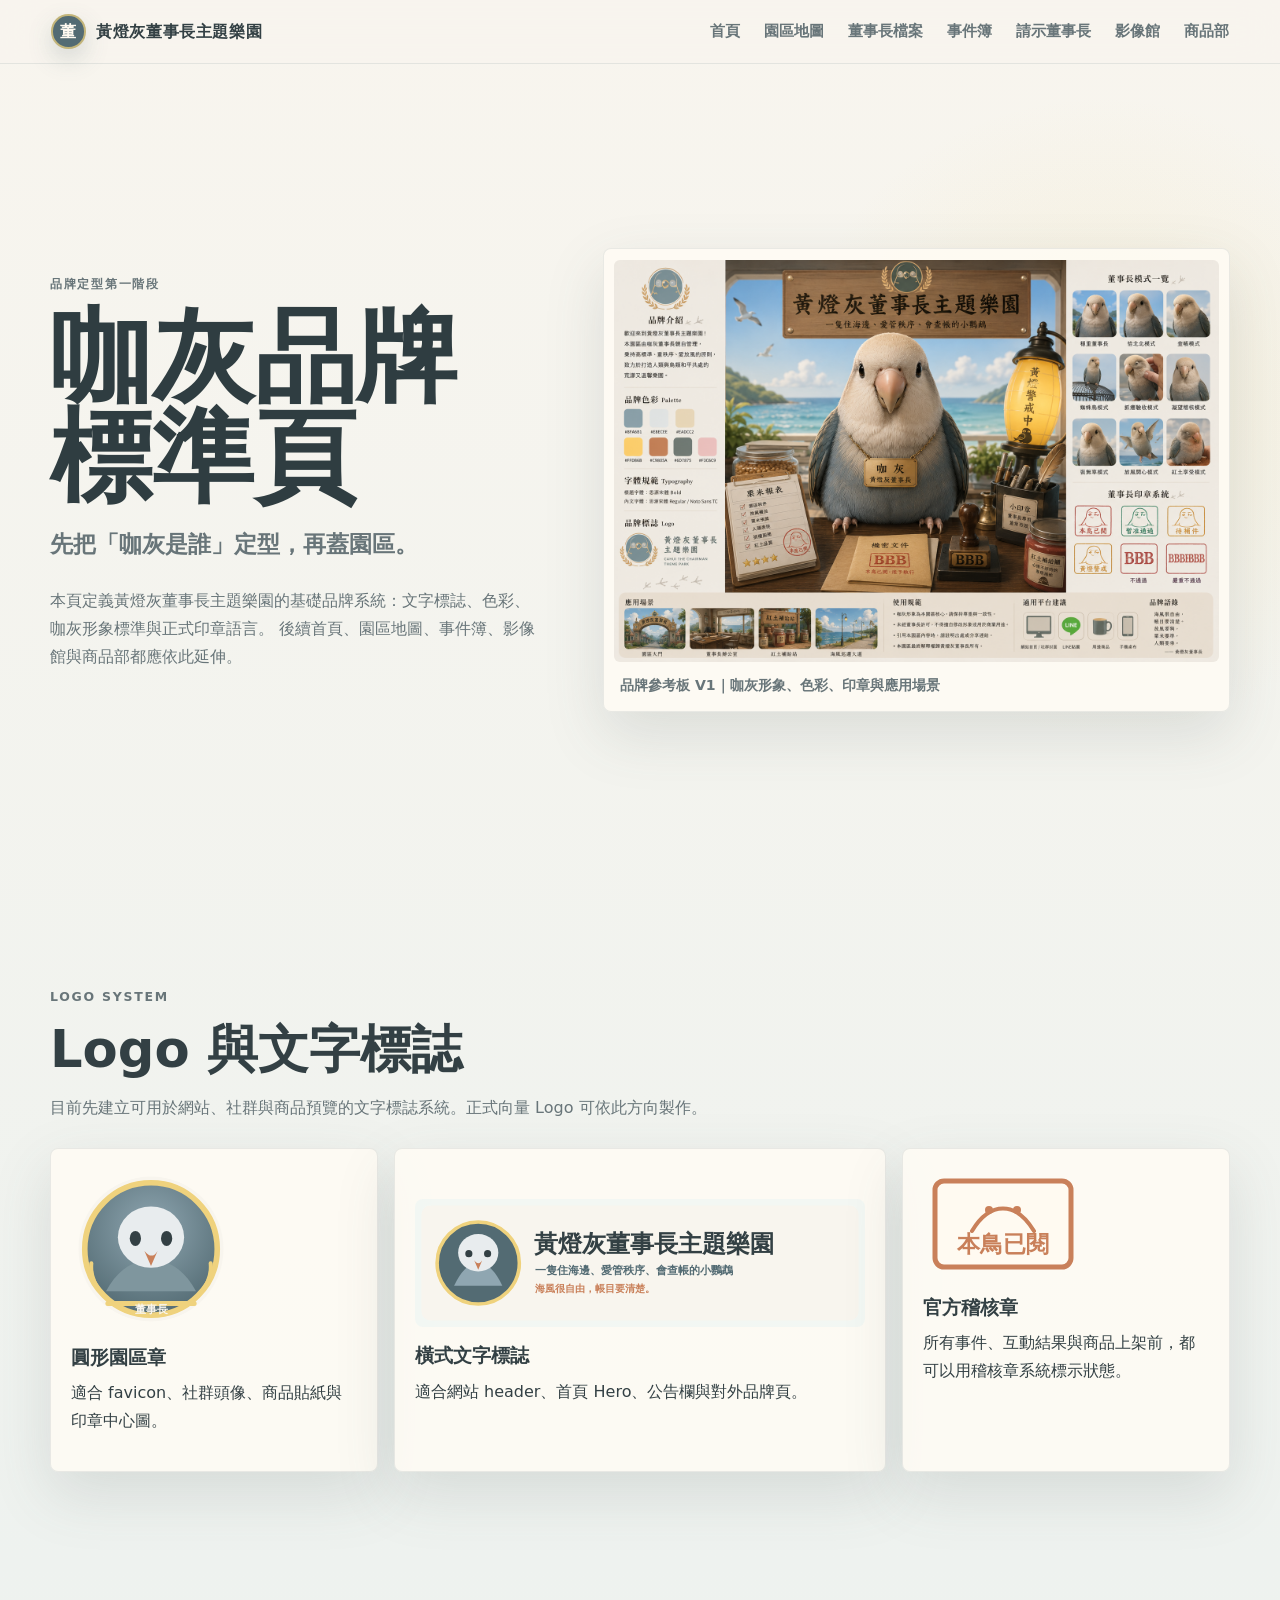
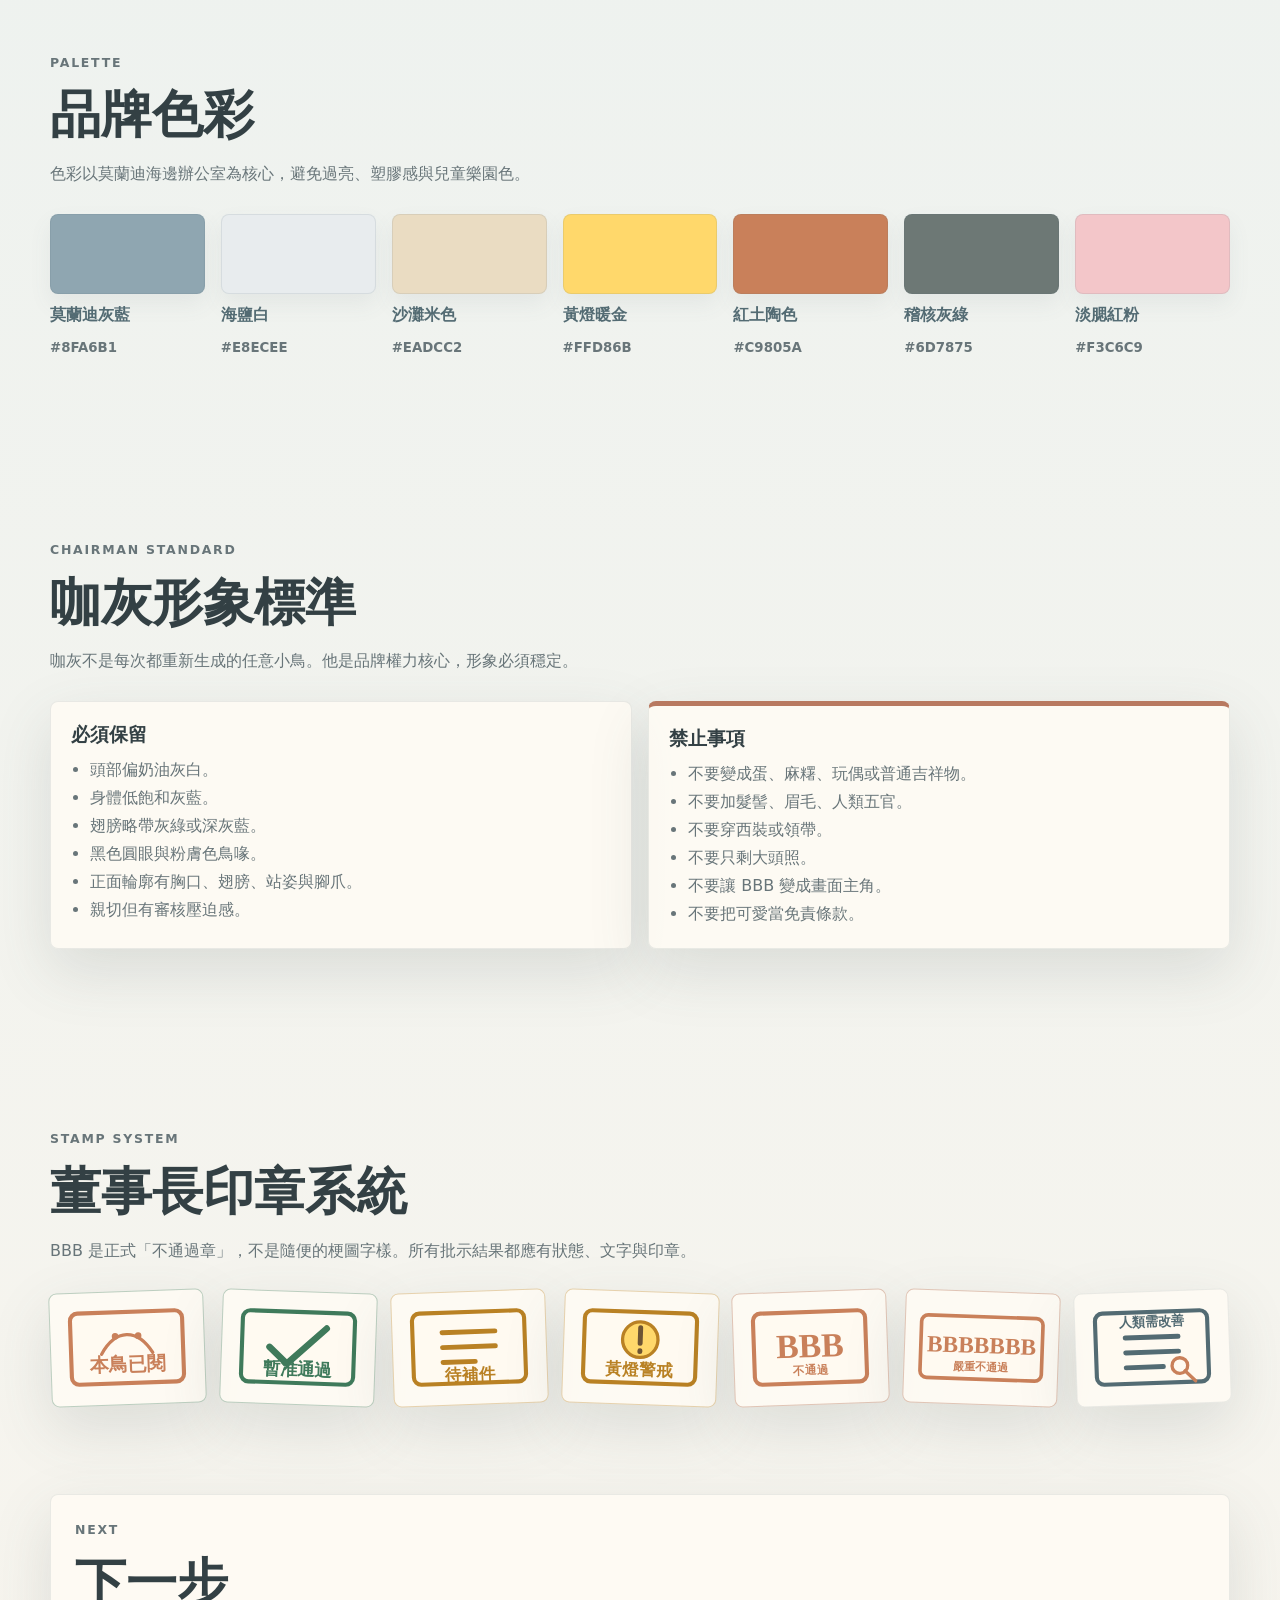
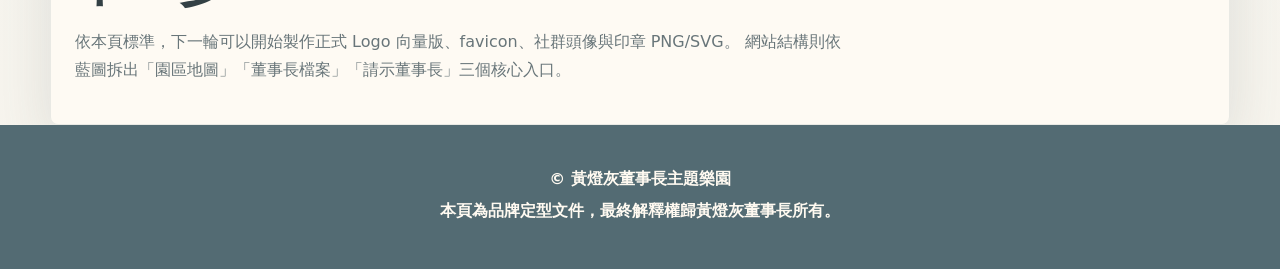
==== commit 072d0e08: "Add files via upload" ====
--- a/brand.html
+++ b/brand.html
@@ -19,12 +19,15 @@
         <span class="brand-mark">董</span>
         <span>黃燈灰董事長主題樂園</span>
       </a>
-      <nav class="nav-links" aria-label="品牌頁區塊">
-        <a href="./index.html#top">首頁</a>
-        <a href="./park.html">園區</a>
-        <a href="./chairman.html">董事長</a>
-        <a href="./petition.html">請示</a>
-        <a href="./events.html">事件簿</a>
+      <button class="nav-toggle" type="button" aria-expanded="false" aria-controls="siteNav">選單</button>
+      <nav class="nav-links" id="siteNav" aria-label="頁面導覽">
+        <a href="./index.html">首頁</a>
+        <a href="./park.html">園區地圖</a>
+        <a href="./chairman.html">董事長檔案</a>
+        <a href="./cases.html">事件簿</a>
+        <a href="./petition.html">請示董事長</a>
+        <a href="./gallery.html">影像館</a>
+        <a href="./shop.html">商品部</a>
       </nav>
     </header>
 
@@ -168,5 +171,6 @@
       <p>© 黃燈灰董事長主題樂園</p>
       <p>本頁為品牌定型文件，最終解釋權歸黃燈灰董事長所有。</p>
     </footer>
+    <script src="./site.js"></script>
   </body>
 </html>
--- a/site-pages.css
+++ b/site-pages.css
@@ -68,6 +68,8 @@
 
 .map-node {
   position: relative;
+  display: flex;
+  flex-direction: column;
   min-height: 15rem;
   padding: 1.2rem;
   overflow: hidden;
@@ -135,6 +137,11 @@
   padding: 1.25rem;
 }
 
+.shop-item {
+  display: flex;
+  flex-direction: column;
+}
+
 .profile-card ul,
 .event-file dl {
   margin: 0;
@@ -211,25 +218,148 @@
   object-fit: contain;
 }
 
+.nav-toggle {
+  display: none;
+  min-height: 2.6rem;
+  padding: 0.45rem 0.85rem;
+  color: var(--deep-blue);
+  background: rgba(255, 252, 245, 0.78);
+  border: 1px solid rgba(83, 107, 115, 0.16);
+  border-radius: 999px;
+  font-weight: 900;
+}
+
+.nav-toggle::before {
+  display: inline-block;
+  width: 0.62rem;
+  height: 0.62rem;
+  margin-right: 0.45rem;
+  background: var(--warm-yellow);
+  border: 2px solid rgba(83, 107, 115, 0.22);
+  border-radius: 50%;
+  content: "";
+}
+
+.hero-slogan {
+  color: var(--red-clay);
+  font-size: clamp(1.2rem, 2vw, 1.55rem);
+  font-weight: 900;
+}
+
+.status-summary,
+.home-entry-grid {
+  display: grid;
+  gap: 1rem;
+}
+
+.status-summary {
+  grid-template-columns: repeat(2, minmax(0, 1fr));
+}
+
+.status-summary article,
+.home-entry-card {
+  padding: 1.25rem;
+  background: rgba(255, 252, 245, 0.82);
+  border: 1px solid rgba(83, 107, 115, 0.12);
+  border-radius: var(--radius);
+  box-shadow: var(--shadow);
+}
+
+.home-entry-grid {
+  grid-template-columns: repeat(3, minmax(0, 1fr));
+}
+
+.home-entry-card {
+  display: grid;
+  align-content: start;
+  gap: 0.75rem;
+}
+
+.home-entry-card > span {
+  display: grid;
+  width: 3.3rem;
+  height: 3.3rem;
+  place-items: center;
+  background: rgba(239, 210, 125, 0.26);
+  border-radius: 50%;
+  font-size: 1.45rem;
+}
+
+.home-entry-card .button {
+  width: fit-content;
+}
+
+.compact-board {
+  max-width: 980px;
+}
+
+.chairman-stamp {
+  position: relative;
+  z-index: 1;
+  display: inline-flex;
+  width: fit-content;
+  align-items: center;
+  justify-content: center;
+  min-height: 2.05rem;
+  padding: 0.2rem 0.72rem;
+  background:
+    radial-gradient(circle at 30% 20%, rgba(255, 252, 245, 0.38), transparent 32%),
+    rgba(255, 252, 245, 0.72);
+  border: 2px solid currentColor;
+  border-radius: 0.35rem;
+  font-size: 0.86rem;
+  font-weight: 900;
+  letter-spacing: 0.04em;
+  line-height: 1.2;
+  transform: rotate(-2deg);
+}
+
+.stamp-read,
+.stamp-approved {
+  color: #3f7a5b;
+}
+
+.stamp-pending,
+.stamp-alert {
+  color: #b98124;
+}
+
+.stamp-bbb,
+.stamp-bbbbbbb,
+.stamp-human {
+  color: var(--red-clay);
+}
+
+.result-box small {
+  position: relative;
+  z-index: 1;
+  color: var(--muted-ink);
+  font-weight: 700;
+}
+
+.map-node .button,
+.shop-item .button {
+  position: relative;
+  z-index: 1;
+  width: fit-content;
+  margin-top: auto;
+}
+
+.event-file details {
+  margin-top: 0.8rem;
+}
+
+.event-file summary {
+  cursor: pointer;
+  color: var(--deep-blue);
+  font-weight: 900;
+}
+
 @media (max-width: 980px) {
   .page-hero,
-  .profile-grid {
+  .profile-grid,
+  .status-summary {
     grid-template-columns: 1fr;
-  }
-
-  .map-trail,
-  .mode-grid,
-  .event-grid,
-  .gallery-grid,
-  .shop-grid {
-    grid-template-columns: repeat(2, minmax(0, 1fr));
-  }
-}
-
-@media (max-width: 720px) {
-  .page-hero,
-  .page-section {
-    width: min(100% - 1.5rem, 1180px);
   }
 
   .map-trail,
@@ -237,7 +367,56 @@
   .event-grid,
   .gallery-grid,
   .shop-grid,
-  .application-grid {
+  .home-entry-grid {
+    grid-template-columns: repeat(2, minmax(0, 1fr));
+  }
+}
+
+@media (max-width: 720px) {
+  .site-header {
+    position: sticky;
+  }
+
+  .nav-toggle {
+    display: inline-flex;
+    align-items: center;
+  }
+
+  .nav-links {
+    display: none;
+    width: 100%;
+    align-items: stretch;
+    flex-direction: column;
+    gap: 0.35rem;
+    padding-top: 0.75rem;
+  }
+
+  .nav-links.is-open {
+    display: flex;
+  }
+
+  .nav-links a {
+    padding: 0.55rem 0.65rem;
+    background: rgba(255, 252, 245, 0.68);
+    border-radius: var(--radius);
+  }
+
+  .page-hero,
+  .page-section {
+    width: min(100% - 1.5rem, 1180px);
+  }
+
+  .map-trail,
+  .mode-grid,
+  .event-grid,
+  .gallery-grid,
+  .shop-grid,
+  .application-grid,
+  .home-entry-grid {
     grid-template-columns: 1fr;
   }
-}
+
+  .home-entry-card .button {
+    width: 100%;
+  }
+}
